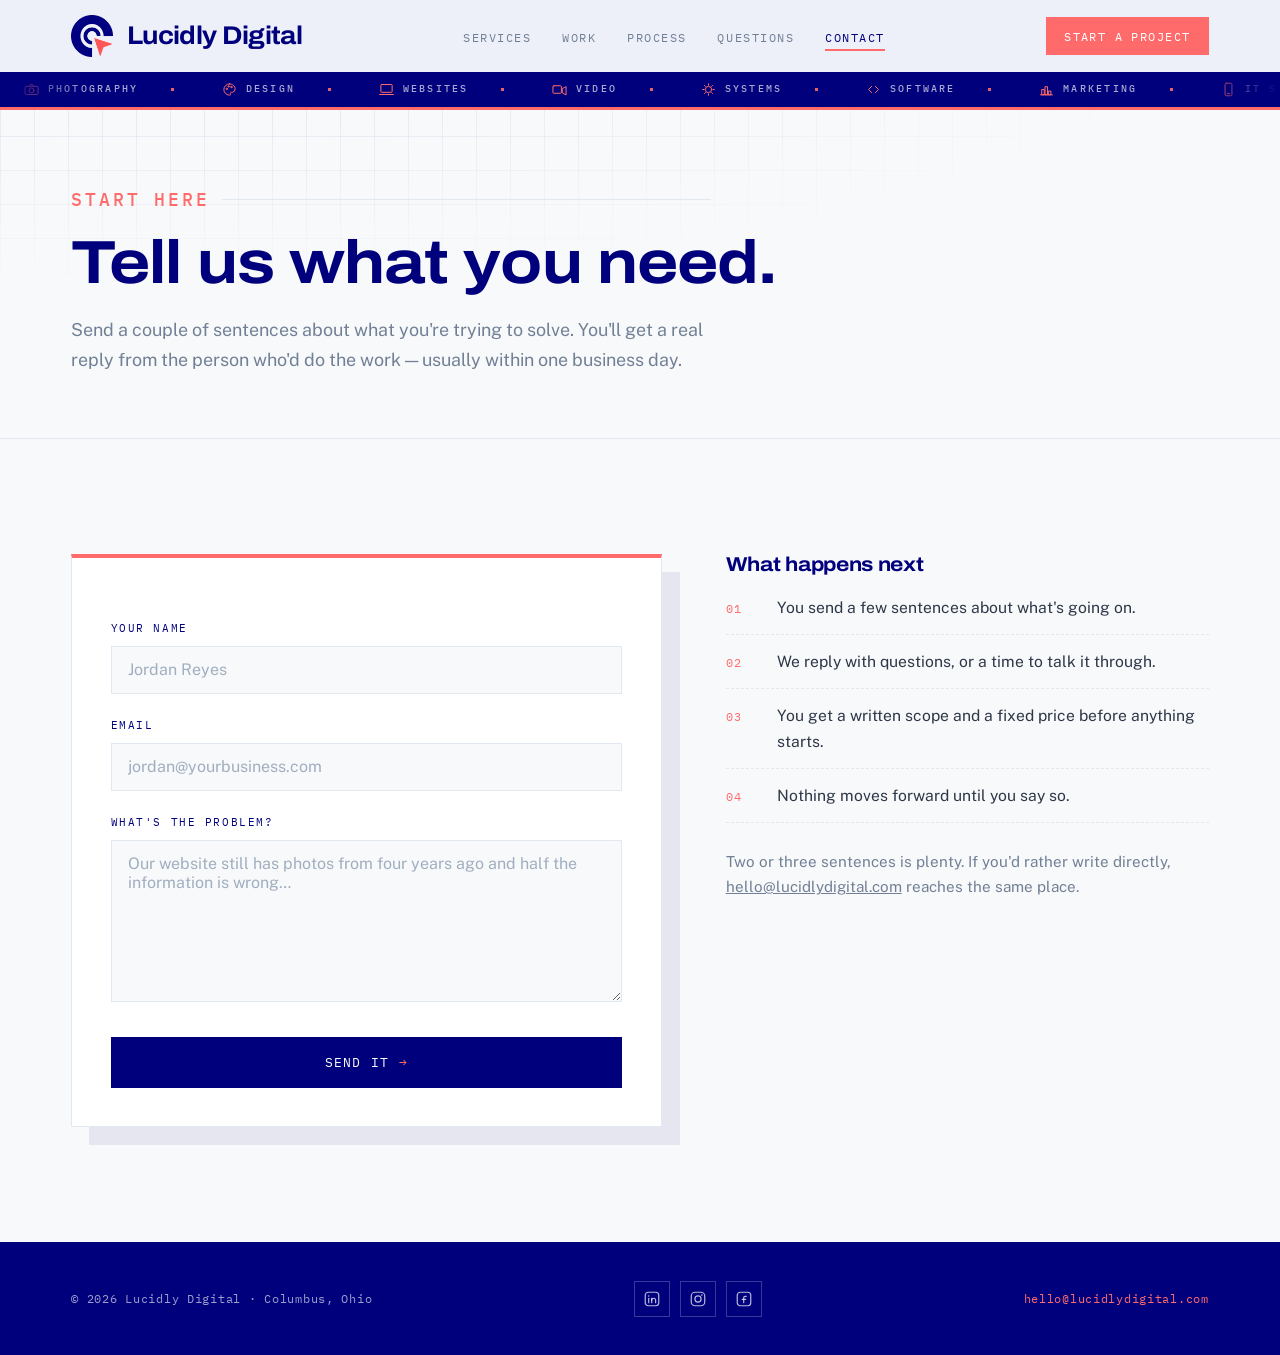
==== contact.html @ c92bb7e0 "Add new site" ====
<!DOCTYPE html>
<html lang="en">
<head>
    <!-- Google tag (gtag.js) -->
    <script async src="https://www.googletagmanager.com/gtag/js?id=G-9BZCXRPLGC"></script>
    <script>
      window.dataLayer = window.dataLayer || [];
      function gtag(){dataLayer.push(arguments);}
      gtag('js', new Date());
      gtag('config', 'G-9BZCXRPLGC');
    </script>

    <meta charset="UTF-8">
    <meta name="viewport" content="width=device-width, initial-scale=1.0">
    <title>Contact — Lucidly Digital</title>
    <meta name="description" content="Tell us what you need. Free first call, fixed pricing in writing, reply within one business day.">
    <meta property="og:title" content="Contact — Lucidly Digital">
    <meta property="og:description" content="Tell us what you need. Free first call, fixed pricing in writing, reply within one business day.">
    <meta property="og:type" content="website">
    <link rel="preconnect" href="https://fonts.googleapis.com">
    <link rel="preconnect" href="https://fonts.gstatic.com" crossorigin>
    <link href="https://fonts.googleapis.com/css2?family=Archivo:wdth,wght@100..125,400..800&family=IBM+Plex+Mono:wght@400;500;600&family=Public+Sans:wght@400;500;600&display=swap" rel="stylesheet">
    <link rel="stylesheet" href="styles.css">
</head>
<body>
    <a class="skip" href="#main">Skip to content</a>
    <svg class="tick-defs" aria-hidden="true" xmlns="http://www.w3.org/2000/svg"><defs>
        <symbol id="i-camera" viewBox="0 0 24 24"><rect x="1.5" y="7" width="21" height="13" rx="2"/><path d="M8.5 7l1.8-3h3.4l1.8 3"/><circle cx="12" cy="13.5" r="4"/></symbol>
        <symbol id="i-palette" viewBox="0 0 24 24"><path d="M12 3a9 9 0 100 18c1.6 0 2.2-1.1 1.6-2.1-.6-1.1.2-2.4 1.5-2.4h1.4A5.5 5.5 0 0021 11c0-4.4-4-8-9-8z"/><circle cx="7.5" cy="11" r="1.1"/><circle cx="10.5" cy="7" r="1.1"/><circle cx="15" cy="8" r="1.1"/></symbol>
        <symbol id="i-laptop" viewBox="0 0 24 24"><rect x="3" y="4" width="18" height="12.5" rx="1.2"/><path d="M1 20h22"/></symbol>
        <symbol id="i-film" viewBox="0 0 24 24"><rect x="1.5" y="6" width="13.5" height="12" rx="1.5"/><path d="M17 10.5l5.5-3.2v13.4L17 17.5z"/></symbol>
        <symbol id="i-gear" viewBox="0 0 24 24"><circle cx="12" cy="12" r="5"/><path d="M19 12h2.2M12 19v2.2M5 12H2.8M12 5V2.8M16.95 16.95l1.55 1.55M7.05 16.95L5.5 18.5M7.05 7.05L5.5 5.5M16.95 7.05L18.5 5.5"/></symbol>
        <symbol id="i-code" viewBox="0 0 24 24"><path d="M9 7l-5 5 5 5M15 7l5 5-5 5"/></symbol>
        <symbol id="i-chart" viewBox="0 0 24 24"><path d="M2.5 20.5h19"/><rect x="5" y="12" width="3.4" height="8.5"/><rect x="10.3" y="7.5" width="3.4" height="13"/><rect x="15.6" y="14.5" width="3.4" height="6"/></symbol>
        <symbol id="i-phone" viewBox="0 0 24 24"><rect x="6.5" y="2" width="11" height="20" rx="2.2"/><path d="M10 18.5h4"/></symbol>
        <symbol id="s-linkedin" viewBox="0 0 24 24"><rect x="3" y="3" width="18" height="18" rx="4"/><path d="M7.6 11v6"/><circle cx="7.6" cy="7.9" r="1" fill="currentColor" stroke="none"/><path d="M11.6 17v-6"/><path d="M11.6 13.6a2.6 2.6 0 0 1 5.2 0V17"/></symbol>
        <symbol id="s-instagram" viewBox="0 0 24 24"><rect x="3" y="3" width="18" height="18" rx="5"/><circle cx="12" cy="12" r="4.1"/><circle cx="17.2" cy="6.8" r="1.1" fill="currentColor" stroke="none"/></symbol>
        <symbol id="s-facebook" viewBox="0 0 24 24"><rect x="3" y="3" width="18" height="18" rx="4"/><path d="M15 8.4h-1.4a2 2 0 0 0-2 2V17"/><path d="M9.6 12.4h4.6"/></symbol>
    </defs></svg>

    <nav class="nav">
        <div class="nav-inner">
            <a href="index.html" class="brand" aria-label="Lucidly Digital, home">
                <img src="logo.png" alt="">
                <span class="brand-word">Lucidly Digital</span>
            </a>

            <button class="nav-burger" id="burger" aria-expanded="false" aria-controls="nav-links">Menu</button>

            <ul class="nav-links" id="nav-links">
                <li><a href="services.html">Services</a></li>
                <li><a href="work.html">Work</a></li>
                <li><a href="process.html">Process</a></li>
                <li><a href="faq.html">Questions</a></li>
                <li><a href="contact.html" class="active">Contact</a></li>
                <li class="mobile-cta"><a href="contact.html"><button type="button">Start a project</button></a></li>
            </ul>

            <a href="contact.html"><button class="nav-cta" type="button">Start a project</button></a>
        </div>

            <div class="ticker" aria-hidden="true">
                <div class="ticker-track">
                    <span class="tick-item"><svg class="tick-ico" aria-hidden="true"><use href="#i-camera"/></svg>Photography</span>
                    <span class="tick-item"><svg class="tick-ico" aria-hidden="true"><use href="#i-palette"/></svg>Design</span>
                    <span class="tick-item"><svg class="tick-ico" aria-hidden="true"><use href="#i-laptop"/></svg>Websites</span>
                    <span class="tick-item"><svg class="tick-ico" aria-hidden="true"><use href="#i-film"/></svg>Video</span>
                    <span class="tick-item"><svg class="tick-ico" aria-hidden="true"><use href="#i-gear"/></svg>Systems</span>
                    <span class="tick-item"><svg class="tick-ico" aria-hidden="true"><use href="#i-code"/></svg>Software</span>
                    <span class="tick-item"><svg class="tick-ico" aria-hidden="true"><use href="#i-chart"/></svg>Marketing</span>
                    <span class="tick-item"><svg class="tick-ico" aria-hidden="true"><use href="#i-phone"/></svg>IT Support</span>
                    <span class="tick-item"><svg class="tick-ico" aria-hidden="true"><use href="#i-camera"/></svg>Photography</span>
                    <span class="tick-item"><svg class="tick-ico" aria-hidden="true"><use href="#i-palette"/></svg>Design</span>
                    <span class="tick-item"><svg class="tick-ico" aria-hidden="true"><use href="#i-laptop"/></svg>Websites</span>
                    <span class="tick-item"><svg class="tick-ico" aria-hidden="true"><use href="#i-film"/></svg>Video</span>
                    <span class="tick-item"><svg class="tick-ico" aria-hidden="true"><use href="#i-gear"/></svg>Systems</span>
                    <span class="tick-item"><svg class="tick-ico" aria-hidden="true"><use href="#i-code"/></svg>Software</span>
                    <span class="tick-item"><svg class="tick-ico" aria-hidden="true"><use href="#i-chart"/></svg>Marketing</span>
                    <span class="tick-item"><svg class="tick-ico" aria-hidden="true"><use href="#i-phone"/></svg>IT Support</span>
                </div>
            </div>
    </nav>

    <main id="main">
        <header class="page-head">
            <div class="wrap">
                <p class="eyebrow">Start here</p>
                <h1>Tell us what you need.</h1>
                <p>Send a couple of sentences about what you're trying to solve. You'll get a real reply from the person who'd do the work — usually within one business day.</p>
            </div>
        </header>
        <section class="band">
            <div class="wrap contact-grid">
                <div class="contact-card reveal">
                    <form id="contact-form" onsubmit="handleContactSubmit(event)">
                        <div class="field">
                            <label for="contact-name">Your name</label>
                            <input type="text" id="contact-name" name="name" required placeholder="Jordan Reyes">
                        </div>
                        <div class="field">
                            <label for="contact-email">Email</label>
                            <input type="email" id="contact-email" name="email" required placeholder="jordan@yourbusiness.com">
                        </div>
                        <div class="field">
                            <label for="contact-message">What's the problem?</label>
                            <textarea id="contact-message" name="message" required rows="7" placeholder="Our website still has photos from four years ago and half the information is wrong…"></textarea>
                        </div>

                        <button type="submit" class="btn btn-primary submit" id="contact-submit-btn">
                            <span class="btn-text">Send it <span class="arw" aria-hidden="true">→</span></span>
                            <span class="btn-loading" style="display: none;">Sending…</span>
                        </button>

                        <div class="form-msg" id="contact-form-message" role="status"></div>
                    </form>
                </div>

                <aside class="contact-aside reveal">
                    <h3>What happens next</h3>
                    <ol class="next-steps">
                        <li><span class="n">01</span><span>You send a few sentences about what's going on.</span></li>
                        <li><span class="n">02</span><span>We reply with questions, or a time to talk it through.</span></li>
                        <li><span class="n">03</span><span>You get a written scope and a fixed price before anything starts.</span></li>
                        <li><span class="n">04</span><span>Nothing moves forward until you say so.</span></li>
                    </ol>
                    <p class="note">Two or three sentences is plenty. If you'd rather write directly, <a href="mailto:hello@lucidlydigital.com">hello@lucidlydigital.com</a> reaches the same place.</p>
                </aside>
            </div>
        </section>

    </main>

    <footer>
        <div class="wrap foot-inner">
            <p>© 2026 Lucidly Digital · Columbus, Ohio</p>

            <ul class="socials">
                <li><a href="https://www.linkedin.com/company/110719259" aria-label="Lucidly Digital on LinkedIn" target="_blank" rel="noopener noreferrer"><svg class="soc-ico" aria-hidden="true"><use href="#s-linkedin"/></svg></a></li>
                <li><a href="https://www.instagram.com/lucidlydigital/" aria-label="Lucidly Digital on Instagram" target="_blank" rel="noopener noreferrer"><svg class="soc-ico" aria-hidden="true"><use href="#s-instagram"/></svg></a></li>
                <li><a href="https://www.facebook.com/profile.php?id=61586197209397" aria-label="Lucidly Digital on Facebook" target="_blank" rel="noopener noreferrer"><svg class="soc-ico" aria-hidden="true"><use href="#s-facebook"/></svg></a></li>
            </ul>

            <p><a href="mailto:hello@lucidlydigital.com">hello@lucidlydigital.com</a></p>
        </div>
    </footer>

    <script src="site.js"></script>
</body>
</html>
---- styles.css ----
:root {
            /* original palette, unchanged */
            --ink:      #00007D;
            --paper:    #F8F9FA;
            --mark:     #FF6B6B;
            --text:     #2D3748;
            --muted:    #718096;
            --rule:     #E2E8F0;
            --card:     #FFFFFF;

            --ink-08:   rgba(0, 0, 125, 0.08);
            --ink-14:   rgba(0, 0, 125, 0.14);
            --ink-90:   rgba(0, 0, 125, 0.92);

            --nav-h:    113px;
            --gutter:   clamp(1.25rem, 4vw, 4.5rem);
            --maxw:     1240px;

            --mono: 'IBM Plex Mono', ui-monospace, SFMono-Regular, Menlo, monospace;
            --display: 'Archivo', 'Helvetica Neue', Arial, sans-serif;
            --body: 'Public Sans', system-ui, -apple-system, sans-serif;
        }

        *, *::before, *::after { margin: 0; padding: 0; box-sizing: border-box; -webkit-tap-highlight-color: transparent; }

        html {
            scroll-behavior: smooth;
            scroll-padding-top: calc(var(--nav-h) + 24px);
            -webkit-text-size-adjust: 100%;
        }

        body {
            font-family: var(--body);
            font-size: 1.0625rem;
            line-height: 1.65;
            color: var(--text);
            background: var(--paper);
            overflow-x: hidden;
            -webkit-font-smoothing: antialiased;
            -moz-osx-font-smoothing: grayscale;
        }

        /* ---------- shared type ---------- */
        h1, h2, h3, h4 {
            font-family: var(--display);
            font-variation-settings: 'wdth' 112;
            color: var(--ink);
            line-height: 1.05;
            letter-spacing: -0.015em;
            font-weight: 700;
        }

        .eyebrow {
            font-family: var(--mono);
            font-size: 0.7rem;
            font-weight: 500;
            letter-spacing: 0.16em;
            text-transform: uppercase;
            color: var(--mark);
            display: flex;
            align-items: center;
            gap: 0.75rem;
        }
        .eyebrow::after {
            content: '';
            flex: 1;
            height: 1px;
            background: var(--rule);
        }
        .eyebrow--center { justify-content: center; }
        .eyebrow--center::before {
            content: '';
            flex: 1;
            height: 1px;
            background: var(--rule);
        }

        a { color: inherit; }

        :focus-visible {
            outline: 3px solid var(--mark);
            outline-offset: 3px;
            border-radius: 2px;
        }

        .wrap {
            width: 100%;
            max-width: var(--maxw);
            margin: 0 auto;
            padding-inline: var(--gutter);
        }

        .band { padding-block: clamp(4.5rem, 9vw, 8rem); }
        .band + .band { border-top: 1px solid var(--rule); }

        .band-head { max-width: 46rem; margin-bottom: clamp(2.5rem, 5vw, 4rem); }
        .band-head h2 {
            font-size: clamp(2rem, 4.6vw, 3.25rem);
            margin-top: 1.1rem;
        }
        .band-head p {
            margin-top: 1.1rem;
            font-size: 1.125rem;
            color: var(--muted);
            max-width: 40rem;
        }

        /* ---------- skip link ---------- */
        .skip {
            position: absolute;
            left: -9999px;
            top: 0;
            background: var(--ink);
            color: #fff;
            padding: 0.9rem 1.4rem;
            z-index: 2000;
            font-family: var(--mono);
            font-size: 0.8rem;
        }
        .skip:focus { left: 0; }

        /* ---------- nav ---------- */
        .nav {
            position: fixed;
            inset: 0 0 auto 0;
            background: #EDF0F9;   /* pale navy wash — keeps the logo readable */
            z-index: 900;
        }

        .nav-inner {
            height: 72px;
            max-width: var(--maxw);
            margin: 0 auto;
            padding-inline: var(--gutter);
            display: flex;
            align-items: center;
            justify-content: space-between;
            gap: 1.5rem;
        }

        .brand {
            display: flex;
            align-items: center;
            gap: 0.85rem;
            text-decoration: none;
            flex-shrink: 0;
        }
        .brand img {
            height: 42px;
            width: auto;
            display: block;
        }
        .brand-word {
            font-family: var(--display);
            font-variation-settings: 'wdth' 108;
            font-weight: 700;
            font-size: clamp(1.2rem, 2vw, 1.6rem);
            letter-spacing: -0.025em;
            color: var(--ink);
            line-height: 1;
            white-space: nowrap;
        }

        .nav-links {
            list-style: none;
            display: flex;
            align-items: center;
            gap: clamp(1rem, 2.4vw, 2.25rem);
        }
        .nav-links a {
            font-family: var(--mono);
            font-size: 0.74rem;
            letter-spacing: 0.13em;
            text-transform: uppercase;
            color: var(--muted);
            text-decoration: none;
            padding: 0.4rem 0;
            position: relative;
            transition: color 0.2s ease;
        }
        .nav-links a::after {
            content: '';
            position: absolute;
            left: 0; bottom: 0;
            width: 100%;
            height: 2px;
            background: var(--mark);
            transform: scaleX(0);
            transform-origin: left;
            transition: transform 0.25s ease;
        }
        .nav-links a:hover { color: var(--ink); }
        .nav-links a:hover::after { transform: scaleX(1); }

        .nav-cta {
            font-family: var(--mono);
            font-size: 0.74rem;
            letter-spacing: 0.12em;
            text-transform: uppercase;
            background: var(--mark);
            color: #fff;
            border: 0;
            padding: 0.72rem 1.15rem;
            cursor: pointer;
            transition: background 0.2s ease, transform 0.2s ease;
        }
        .nav-cta:hover { background: #ff5252; transform: translateY(-1px); }

        .nav-burger {
            display: none;
            background: none;
            border: 1px solid var(--ink-14);
            color: var(--ink);
            font-family: var(--mono);
            font-size: 0.72rem;
            letter-spacing: 0.12em;
            text-transform: uppercase;
            padding: 0.6rem 0.85rem;
            cursor: pointer;
        }


        /* ---------- service ticker ---------- */
        .ticker {
            position: relative;
            height: 38px;
            overflow: hidden;
            display: flex;
            align-items: center;
            border-bottom: 3px solid var(--mark);
            background: var(--ink);
        }
        /* solid navy fades at each end so words don't hard-clip */
        .ticker::before,
        .ticker::after {
            content: '';
            position: absolute;
            top: 0;
            bottom: 0;
            width: 90px;
            z-index: 2;
            pointer-events: none;
        }
        .ticker::before { left: 0;  background: linear-gradient(90deg, var(--ink), transparent); }
        .ticker::after  { right: 0; background: linear-gradient(270deg, var(--ink), transparent); }
        .ticker-track {
            display: flex;
            align-items: center;
            flex: none;
            white-space: nowrap;
            animation: tickerRun 42s linear infinite;
        }
        .ticker:hover .ticker-track { animation-play-state: paused; }
        @keyframes tickerRun { to { transform: translateX(-50%); } }

        .tick-item {
            display: inline-flex;
            align-items: center;
            gap: 0.55rem;
            padding-inline: 1.5rem;
            font-family: var(--mono);
            font-size: 0.63rem;
            font-weight: 500;
            letter-spacing: 0.22em;
            text-transform: uppercase;
            color: rgba(255,255,255,0.66);
        }
        .tick-item::after {
            content: '';
            width: 3px;
            height: 3px;
            background: var(--mark);
            margin-left: 1.5rem;
            opacity: 0.9;
        }
        .tick-ico {
            width: 15px;
            height: 15px;
            flex: none;
            fill: none;
            stroke: var(--mark);
            stroke-width: 1.6;
            stroke-linecap: round;
            stroke-linejoin: round;
        }
        .tick-defs { position: absolute; width: 0; height: 0; overflow: hidden; }

        @media (max-width: 600px) {
            .ticker { height: 32px; }
            .ticker::before, .ticker::after { width: 48px; }
            .tick-item { font-size: 0.58rem; padding-inline: 1.1rem; }
            .tick-item::after { margin-left: 1.1rem; }
        }

        /* ---------- hero ---------- */
        .hero {
            padding-top: calc(var(--nav-h) + clamp(3rem, 7vw, 6rem));
            padding-bottom: clamp(3.5rem, 7vw, 6.5rem);
            position: relative;
            overflow: hidden;
        }
        .hero::before {
            content: '';
            position: absolute;
            inset: 0;
            background-image:
                linear-gradient(var(--ink-08) 1px, transparent 1px),
                linear-gradient(90deg, var(--ink-08) 1px, transparent 1px);
            background-size: 34px 34px;
            -webkit-mask-image: radial-gradient(120% 90% at 20% 0%, #000 20%, transparent 78%);
            mask-image: radial-gradient(120% 90% at 20% 0%, #000 20%, transparent 78%);
            pointer-events: none;
        }
        .hero .wrap { position: relative; z-index: 1; }

        .hero-grid {
            display: grid;
            grid-template-columns: 1.05fr 0.95fr;
            gap: clamp(2.5rem, 5vw, 5rem);
            align-items: center;
        }

        .hero h1 {
            font-size: clamp(2.6rem, 6.4vw, 4.9rem);
            font-variation-settings: 'wdth' 116;
            margin-top: 1.4rem;
            letter-spacing: -0.03em;
        }
        .hero h1 em {
            font-style: normal;
            color: var(--mark);
        }
        .hero-lede {
            margin-top: 1.6rem;
            font-size: clamp(1.05rem, 1.5vw, 1.22rem);
            color: var(--text);
            max-width: 34rem;
        }
        .hero-sig {
            margin-top: 2.1rem;
            max-width: 34rem;
            width: 100%;
        }
        .hero-sig svg {
            width: 100%;
            height: auto;
            display: block;
            overflow: visible;
        }

        /* icons draw themselves in, hold, then erase — a rolling draft */
        .sig-icon {
            fill: none;
            stroke: var(--ink);
            stroke-width: 0.95;
            stroke-linecap: round;
            stroke-linejoin: round;
            stroke-dasharray: 130;
            stroke-dashoffset: 130;
            animation: sketch 7s ease-in-out infinite;
        }

        @keyframes sketch {
            0%        { stroke-dashoffset: 130; stroke: var(--mark); stroke-opacity: 1;    stroke-width: 1.2; }
            12%       { stroke-dashoffset: 0;   stroke: var(--mark); stroke-opacity: 1;    stroke-width: 1.2; }
            22%       { stroke-dashoffset: 0;   stroke: var(--ink);  stroke-opacity: 0.34; stroke-width: 0.95; }
            78%       { stroke-dashoffset: 0;   stroke: var(--ink);  stroke-opacity: 0.34; stroke-width: 0.95; }
            94%, 100% { stroke-dashoffset: 130; stroke: var(--ink);  stroke-opacity: 0.34; stroke-width: 0.95; }
        }

        .sig-icon:nth-of-type(1) { animation-delay: 0s; }
        .sig-icon:nth-of-type(2) { animation-delay: 0.42s; }
        .sig-icon:nth-of-type(3) { animation-delay: 0.84s; }
        .sig-icon:nth-of-type(4) { animation-delay: 1.26s; }
        .sig-icon:nth-of-type(5) { animation-delay: 1.68s; }
        .sig-icon:nth-of-type(6) { animation-delay: 2.10s; }
        .sig-icon:nth-of-type(7) { animation-delay: 2.52s; }

        .hero-actions {
            margin-top: 2.4rem;
            display: flex;
            flex-wrap: wrap;
            align-items: center;
            gap: 1.5rem;
        }

        .btn {
            display: inline-flex;
            align-items: center;
            gap: 0.7rem;
            font-family: var(--mono);
            font-size: 0.82rem;
            letter-spacing: 0.1em;
            text-transform: uppercase;
            padding: 1.05rem 1.7rem;
            border: 0;
            cursor: pointer;
            text-decoration: none;
            transition: transform 0.2s ease, background 0.2s ease, color 0.2s ease;
        }
        .btn-primary { background: var(--ink); color: #fff; }
        .btn-primary:hover { background: #000063; transform: translateY(-2px); }
        .btn-primary .arw { color: var(--mark); transition: transform 0.2s ease; }
        .btn-primary:hover .arw { transform: translateX(4px); }

        .btn-ghost {
            background: transparent;
            color: var(--ink);
            border: 1px solid var(--ink-14);
            padding: 1.05rem 1.5rem;
        }
        .btn-ghost:hover { border-color: var(--ink); transform: translateY(-2px); }

        .btn-mark { background: var(--mark); color: #fff; }
        .btn-mark:hover { background: #ff5252; transform: translateY(-2px); }

        /* ---------- signature: recent work panel ---------- */
        .hero-shot {
            background: var(--card);
            border: 1px solid var(--rule);
            box-shadow: 18px 18px 0 var(--ink-08);
            padding: 12px;
            position: relative;
        }
        .hero-shot::before {
            content: 'RECENT WORK';
            position: absolute;
            top: -0.7rem;
            left: 1.4rem;
            background: var(--paper);
            padding-inline: 0.6rem;
            font-family: var(--mono);
            font-size: 0.62rem;
            letter-spacing: 0.2em;
            color: var(--muted);
        }

        .shot-frame {
            position: relative;
            aspect-ratio: 5 / 4;
            overflow: hidden;
            background: var(--rule);
        }
        .shot-frame img {
            position: absolute;
            inset: 0;
            width: 100%;
            height: 100%;
            object-fit: cover;
            opacity: 0;
            transform: scale(1.06);
        }


        .shot-meta {
            display: flex;
            align-items: center;
            justify-content: space-between;
            gap: 1rem;
            padding: 0.85rem 0.3rem 0.15rem;
            font-family: var(--mono);
            font-size: 0.64rem;
            letter-spacing: 0.16em;
            text-transform: uppercase;
            color: var(--muted);
        }
        .shot-dots { display: flex; gap: 6px; }
        .shot-dots i {
            width: 16px;
            height: 3px;
            background: var(--rule);
            display: block;
            position: relative;
            overflow: hidden;
        }
        .shot-dots i b {
            position: absolute;
            inset: 0;
            background: var(--mark);
            transform: scaleX(0);
            transform-origin: left;
            display: block;
        }


        /* ---------- capabilities ---------- */
        .cap-grid {
            display: grid;
            grid-template-columns: repeat(3, 1fr);
            gap: 1px;
            background: var(--rule);
            border: 1px solid var(--rule);
        }
        .cap {
            background: var(--card);
            padding: clamp(1.6rem, 2.6vw, 2.4rem);
            display: flex;
            flex-direction: column;
            transition: background 0.25s ease;
        }
        .cap:hover { background: #fff; }
        .cap-verb {
            font-family: var(--mono);
            font-size: 0.68rem;
            letter-spacing: 0.2em;
            text-transform: uppercase;
            color: var(--mark);
        }
        .cap h3 {
            font-size: 1.42rem;
            margin: 0.85rem 0 0.9rem;
        }
        .cap > p { color: var(--muted); font-size: 0.98rem; }
        .cap ul {
            list-style: none;
            margin-top: 1.5rem;
            border-top: 1px solid var(--rule);
        }
        .cap li {
            padding: 0.62rem 0 0.62rem 1.4rem;
            border-bottom: 1px solid var(--rule);
            font-size: 0.93rem;
            position: relative;
            color: var(--text);
        }
        .cap li::before {
            content: '+';
            position: absolute;
            left: 0;
            top: 0.62rem;
            font-family: var(--mono);
            color: var(--mark);
            font-size: 0.85rem;
        }
        .cap-foot {
            margin-top: 1.4rem;
            font-family: var(--mono);
            font-size: 0.78rem;
            color: var(--ink);
            line-height: 1.6;
        }

        /* ---------- ongoing IT support ---------- */
        .support {
            margin-top: clamp(3rem, 6vw, 4.5rem);
            padding-top: clamp(2.5rem, 5vw, 3.5rem);
            border-top: 2px solid var(--ink);
        }
        .support-inner {
            display: grid;
            grid-template-columns: 0.95fr 1.15fr;
            gap: clamp(2rem, 5vw, 4.5rem);
            align-items: start;
        }
        .support-lead h3 {
            font-size: clamp(1.6rem, 2.9vw, 2.15rem);
            margin-top: 1rem;
        }
        .support-lead > p {
            margin-top: 1.2rem;
            color: var(--muted);
            font-size: 1.05rem;
        }
        .support-callout {
            margin-top: 1.6rem;
            border-left: 3px solid var(--mark);
            padding-left: 1.2rem;
            font-family: var(--display);
            font-variation-settings: 'wdth' 106;
            font-weight: 600;
            font-size: 1.08rem;
            line-height: 1.4;
            color: var(--ink);
        }
        .support-callout span {
            display: block;
            font-family: var(--body);
            font-weight: 400;
            font-size: 0.92rem;
            color: var(--muted);
            margin-top: 0.35rem;
        }

        .support-grid {
            display: grid;
            grid-template-columns: repeat(2, 1fr);
            gap: 0;
            border-top: 1px solid var(--rule);
        }
        .support-item {
            padding: 1.35rem 1.5rem 1.45rem 0;
            border-bottom: 1px solid var(--rule);
        }
        .support-item:nth-child(odd) { border-right: 1px solid var(--rule); padding-right: 1.75rem; }
        .support-item:nth-child(even) { padding-left: 1.75rem; }
        .support-item h4 {
            font-family: var(--mono);
            font-size: 0.68rem;
            font-weight: 500;
            letter-spacing: 0.16em;
            text-transform: uppercase;
            color: var(--mark);
        }
        .support-item p {
            margin-top: 0.6rem;
            font-size: 0.95rem;
            color: var(--text);
        }

        /* ---------- work / cases ---------- */
        .case {
            display: grid;
            grid-template-columns: 15rem 1fr;
            gap: clamp(1.5rem, 4vw, 3.5rem);
            padding-block: clamp(2rem, 4vw, 3rem);
            border-top: 1px solid var(--rule);
        }
        .case:last-of-type { border-bottom: 1px solid var(--rule); }
        .case-meta .kind {
            font-family: var(--mono);
            font-size: 0.68rem;
            letter-spacing: 0.18em;
            text-transform: uppercase;
            color: var(--mark);
        }
        .case-meta h3 {
            font-size: 1.5rem;
            margin-top: 0.7rem;
        }
        .case-meta .who {
            font-family: var(--mono);
            font-size: 0.8rem;
            color: var(--muted);
            margin-top: 0.6rem;
        }
        .case-body { display: grid; gap: 1.6rem; }
        .case-line { display: grid; grid-template-columns: 7.5rem 1fr; gap: 1.4rem; align-items: start; }
        .case-line dt {
            font-family: var(--mono);
            font-size: 0.68rem;
            letter-spacing: 0.14em;
            text-transform: uppercase;
            color: var(--muted);
            padding-top: 0.35rem;
        }
        .case-line dd p { font-size: 1rem; }
        .case-line ul { list-style: none; display: grid; gap: 0.45rem; }
        .case-line li { padding-left: 1.35rem; position: relative; font-size: 1rem; }
        .case-line li::before {
            content: '→';
            position: absolute; left: 0; top: 0;
            color: var(--mark);
            font-family: var(--mono);
            font-size: 0.9rem;
        }
        .case-line dd .result {
            border-left: 2px solid var(--mark);
            padding-left: 1rem;
            color: var(--ink);
            font-weight: 500;
        }

        /* ---------- gallery ---------- */
        .gallery-head {
            display: flex;
            flex-wrap: wrap;
            align-items: baseline;
            justify-content: space-between;
            gap: 1rem;
            margin-top: clamp(3rem, 6vw, 4.5rem);
            margin-bottom: 1.5rem;
        }
        .gallery-head h3 { font-size: 1.3rem; }
        .gallery-head span { font-family: var(--mono); font-size: 0.74rem; color: var(--muted); letter-spacing: 0.1em; }

        .gallery {
            display: grid;
            grid-template-columns: repeat(6, 1fr);
            gap: 10px;
        }
        .shot {
            position: relative;
            aspect-ratio: 1 / 1;
            overflow: hidden;
            background: var(--rule);
            border: 0;
            padding: 0;
            cursor: pointer;
            display: block;
        }
        .shot img {
            width: 100%;
            height: 100%;
            object-fit: cover;
            display: block;
            transition: transform 0.5s cubic-bezier(0.2, 0.7, 0.3, 1), filter 0.35s ease;
        }
        .shot::after {
            content: '';
            position: absolute;
            inset: 0;
            background: var(--ink-90);
            opacity: 0;
            transition: opacity 0.3s ease;
        }
        .shot span {
            position: absolute;
            inset: auto 0 0 0;
            padding: 0.7rem;
            font-family: var(--mono);
            font-size: 0.66rem;
            letter-spacing: 0.14em;
            color: #fff;
            opacity: 0;
            transform: translateY(6px);
            transition: opacity 0.3s ease, transform 0.3s ease;
            z-index: 2;
            text-align: left;
        }
        .shot:hover img { transform: scale(1.06); }
        .shot:hover::after { opacity: 0.55; }
        .shot:hover span { opacity: 1; transform: none; }

        /* ---------- process ---------- */
        .process { background: var(--ink); color: #fff; }
        .process .band-head h2 { color: #fff; }
        .process .band-head p { color: rgba(255,255,255,0.72); }
        .process .eyebrow::after, .process .eyebrow::before { background: rgba(255,255,255,0.22); }

        .steps {
            display: grid;
            grid-template-columns: repeat(4, 1fr);
            gap: 1px;
            background: rgba(255,255,255,0.18);
            border-top: 3px solid var(--mark);
        }
        .step {
            background: var(--ink);
            padding: clamp(1.5rem, 2.6vw, 2.2rem) clamp(1.2rem, 2.2vw, 1.8rem) clamp(2rem, 3vw, 2.6rem);
        }
        .step .num {
            font-family: var(--mono);
            font-size: 0.72rem;
            letter-spacing: 0.2em;
            color: var(--mark);
        }
        .step h3 {
            color: #fff;
            font-size: 1.22rem;
            margin: 1.1rem 0 0.75rem;
        }
        .step p { color: rgba(255,255,255,0.75); font-size: 0.96rem; }

        .process-foot {
            margin-top: 2.5rem;
            font-family: var(--mono);
            font-size: 0.84rem;
            color: rgba(255,255,255,0.7);
        }
        .process-foot a { color: var(--mark); text-decoration: none; border-bottom: 1px solid currentColor; }

        /* ---------- faq ---------- */
        .faq-list { border-top: 1px solid var(--rule); }
        .faq-item { border-bottom: 1px solid var(--rule); }
        .faq-q {
            width: 100%;
            background: none;
            border: 0;
            text-align: left;
            display: flex;
            align-items: flex-start;
            justify-content: space-between;
            gap: 1.5rem;
            padding: 1.4rem 0;
            cursor: pointer;
            font-family: var(--display);
            font-variation-settings: 'wdth' 106;
            font-weight: 600;
            font-size: clamp(1.02rem, 1.7vw, 1.22rem);
            color: var(--ink);
            line-height: 1.3;
            transition: color 0.2s ease;
        }
        .faq-q:hover { color: var(--mark); }
        .faq-sign {
            font-family: var(--mono);
            font-size: 1.1rem;
            color: var(--mark);
            flex-shrink: 0;
            line-height: 1.3;
            transition: transform 0.3s ease;
        }
        .faq-item.open .faq-sign { transform: rotate(45deg); }

        .faq-a {
            display: grid;
            grid-template-rows: 0fr;
            transition: grid-template-rows 0.35s cubic-bezier(0.2, 0.8, 0.3, 1);
        }
        .faq-item.open .faq-a { grid-template-rows: 1fr; }
        .faq-a-inner { overflow: hidden; }
        .faq-a-inner > div {
            padding: 0 0 1.7rem;
            max-width: 46rem;
            display: grid;
            gap: 0.9rem;
            color: var(--muted);
        }
        .faq-a-inner strong { color: var(--ink); font-weight: 600; }
        .faq-a-inner ul { list-style: none; display: grid; gap: 0.5rem; }
        .faq-a-inner li { padding-left: 1.3rem; position: relative; }
        .faq-a-inner li::before {
            content: '·';
            position: absolute; left: 0.35rem; top: -0.1rem;
            color: var(--mark);
            font-size: 1.3rem;
        }

        /* ---------- closing cta ---------- */
        .close-cta {
            background: var(--card);
            border-top: 1px solid var(--rule);
            padding-block: clamp(4rem, 8vw, 7rem);
        }
        .close-inner {
            display: grid;
            grid-template-columns: 1.2fr 1fr;
            gap: clamp(2rem, 5vw, 4rem);
            align-items: end;
        }
        .close-cta h2 { font-size: clamp(2.1rem, 5vw, 3.6rem); font-variation-settings: 'wdth' 114; }
        .close-cta p { margin-top: 1.2rem; color: var(--muted); font-size: 1.1rem; max-width: 34rem; }
        .close-side {
            border-left: 3px solid var(--mark);
            padding-left: 1.5rem;
        }
        .close-side dl { display: grid; gap: 0.9rem; }
        .close-side .row {
            display: flex;
            justify-content: space-between;
            gap: 1rem;
            font-family: var(--mono);
            font-size: 0.8rem;
            color: var(--muted);
            border-bottom: 1px dashed var(--rule);
            padding-bottom: 0.55rem;
        }
        .close-side .row span:last-child { color: var(--ink); }
        .close-side .btn { margin-top: 1.6rem; width: 100%; justify-content: center; }

        /* ---------- footer ---------- */
        footer {
            background: var(--ink);
            color: rgba(255,255,255,0.62);
            padding-block: 2.4rem;
            font-family: var(--mono);
            font-size: 0.75rem;
            letter-spacing: 0.06em;
        }
        .foot-inner {
            display: flex;
            flex-wrap: wrap;
            gap: 1rem;
            justify-content: space-between;
            align-items: center;
        }
        .foot-inner a { color: var(--mark); text-decoration: none; }
        .foot-inner a:hover { text-decoration: underline; }


        /* ---------- next steps list ---------- */
        .next-steps { list-style: none; display: grid; gap: 0; }
        .next-steps li {
            display: grid;
            grid-template-columns: 2.6rem 1fr;
            gap: 0.6rem;
            align-items: baseline;
            padding: 0.85rem 0;
            border-bottom: 1px dashed var(--rule);
            font-size: 0.98rem;
            color: var(--text);
        }
        .next-steps li:first-child { padding-top: 0; }
        .next-steps .n {
            font-family: var(--mono);
            font-size: 0.72rem;
            letter-spacing: 0.12em;
            color: var(--mark);
        }

        /* ---------- social icons ---------- */
        .socials { list-style: none; display: flex; gap: 0.6rem; }
        .socials a {
            width: 36px;
            height: 36px;
            display: grid;
            place-items: center;
            border: 1px solid rgba(255,255,255,0.22);
            color: rgba(255,255,255,0.72);
            transition: background 0.2s ease, border-color 0.2s ease, color 0.2s ease, transform 0.2s ease;
        }
        .socials a:hover {
            background: var(--mark);
            border-color: var(--mark);
            color: #fff;
            transform: translateY(-2px);
        }
        .soc-ico {
            width: 18px;
            height: 18px;
            fill: none;
            stroke: currentColor;
            stroke-width: 1.6;
            stroke-linecap: round;
            stroke-linejoin: round;
        }

        @media (max-width: 600px) {
            .foot-inner { justify-content: center; text-align: center; }
        }

        /* ---------- lightbox ---------- */
        .lightbox {
            position: fixed;
            inset: 0;
            background: rgba(0, 0, 40, 0.94);
            z-index: 1500;
            display: none;
            align-items: center;
            justify-content: center;
            padding: clamp(1rem, 5vw, 3rem);
        }
        .lightbox.active { display: flex; }
        .lightbox img {
            max-width: 100%;
            max-height: 82vh;
            object-fit: contain;
            border: 1px solid rgba(255,255,255,0.14);
        }
        .lb-btn {
            position: absolute;
            background: rgba(255,255,255,0.08);
            border: 1px solid rgba(255,255,255,0.2);
            color: #fff;
            width: 48px; height: 48px;
            font-size: 1.2rem;
            cursor: pointer;
            display: grid;
            place-items: center;
            transition: background 0.2s ease;
        }
        .lb-btn:hover { background: var(--mark); border-color: var(--mark); }
        .lb-close { top: 1.5rem; right: 1.5rem; }
        .lb-prev { left: clamp(0.6rem, 3vw, 2rem); top: 50%; transform: translateY(-50%); }
        .lb-next { right: clamp(0.6rem, 3vw, 2rem); top: 50%; transform: translateY(-50%); }
        .lb-count {
            position: absolute;
            bottom: 1.6rem;
            left: 50%;
            transform: translateX(-50%);
            font-family: var(--mono);
            font-size: 0.78rem;
            letter-spacing: 0.14em;
            color: rgba(255,255,255,0.75);
        }

        /* ---------- contact modal ---------- */
        .modal {
            position: fixed;
            inset: 0;
            background: rgba(0, 0, 40, 0.72);
            z-index: 1600;
            display: none;
            align-items: flex-start;
            justify-content: center;
            padding: clamp(1rem, 5vh, 4rem) 1rem;
            overflow-y: auto;
        }
        .modal.active { display: flex; }
        .modal-card {
            background: var(--card);
            width: min(560px, 100%);
            padding: clamp(1.75rem, 4vw, 2.75rem);
            position: relative;
            border-top: 4px solid var(--mark);
            animation: modalIn 0.3s cubic-bezier(0.2, 0.8, 0.3, 1);
        }
        @keyframes modalIn { from { opacity: 0; transform: translateY(14px); } to { opacity: 1; transform: none; } }

        .modal-close {
            position: absolute;
            top: 0.9rem; right: 0.9rem;
            background: none;
            border: 0;
            font-size: 1.7rem;
            line-height: 1;
            color: var(--muted);
            cursor: pointer;
            padding: 0.3rem 0.6rem;
        }
        .modal-close:hover { color: var(--mark); }
        .modal-card h2 { font-size: 1.9rem; }
        .modal-card > p {
            color: var(--muted);
            margin-top: 0.7rem;
            font-size: 0.98rem;
        }
        .field { margin-top: 1.4rem; }
        .field label {
            display: block;
            font-family: var(--mono);
            font-size: 0.7rem;
            letter-spacing: 0.14em;
            text-transform: uppercase;
            color: var(--ink);
            margin-bottom: 0.5rem;
        }
        .field input, .field textarea {
            width: 100%;
            font-family: var(--body);
            font-size: 1rem;
            color: var(--text);
            background: var(--paper);
            border: 1px solid var(--rule);
            padding: 0.85rem 1rem;
            transition: border-color 0.2s ease, background 0.2s ease;
        }
        .field textarea { resize: vertical; min-height: 8rem; }
        .field input:focus, .field textarea:focus {
            outline: none;
            border-color: var(--ink);
            background: #fff;
        }
        .field input::placeholder, .field textarea::placeholder { color: #A0AEC0; }

        .submit {
            margin-top: 1.7rem;
            width: 100%;
            justify-content: center;
        }
        .submit:disabled { opacity: 0.6; cursor: not-allowed; transform: none; }

        .form-msg {
            margin-top: 1rem;
            font-family: var(--mono);
            font-size: 0.82rem;
            display: none;
            padding: 0.85rem 1rem;
            line-height: 1.5;
        }
        .form-msg.error {
            display: block;
            background: rgba(255, 107, 107, 0.1);
            border-left: 3px solid var(--mark);
            color: var(--text);
        }

        /* ---------- scroll reveal ---------- */
        .reveal {
            opacity: 0;
            transform: translateY(18px);
            transition: opacity 0.7s ease, transform 0.7s cubic-bezier(0.2, 0.8, 0.3, 1);
        }
        .reveal.in { opacity: 1; transform: none; }

        /* ---------- responsive ---------- */
        @media (max-width: 1024px) {
            .hero-grid { grid-template-columns: 1fr; }
            .hero-shot { max-width: 34rem; }
            .cap-grid { grid-template-columns: 1fr; }
            .support-inner { grid-template-columns: 1fr; }
            .steps { grid-template-columns: repeat(2, 1fr); }
            .gallery { grid-template-columns: repeat(4, 1fr); }
            .close-inner { grid-template-columns: 1fr; align-items: start; }
        }

        @media (max-width: 860px) {
            .nav-burger { display: block; }
            .nav-cta { display: none; }
            .nav-links {
                position: fixed;
                top: var(--nav-h);
                left: 0;
                right: 0;
                background: #EDF0F9;
                flex-direction: column;
                align-items: stretch;
                gap: 0;
                padding: 0.5rem var(--gutter) 1.5rem;
                border-bottom: 3px solid var(--mark);
                box-shadow: 0 18px 30px rgba(0, 0, 125, 0.10);
                transform: translateY(-140%);
                transition: transform 0.35s cubic-bezier(0.2, 0.8, 0.3, 1);
                max-height: calc(100vh - var(--nav-h));
                overflow-y: auto;
            }
            .nav-links.open { transform: none; }
            .nav-links a {
                display: block;
                padding: 1rem 0;
                font-size: 0.85rem;
                color: var(--ink);
                border-bottom: 1px solid var(--rule);
            }
            .nav-links a::after { display: none; }
            .nav-links .mobile-cta { padding-top: 1.2rem; }
            .nav-links .mobile-cta button {
                width: 100%;
                background: var(--mark);
                color: #fff;
                border: 0;
                padding: 1rem;
                font-family: var(--mono);
                font-size: 0.8rem;
                letter-spacing: 0.12em;
                text-transform: uppercase;
                cursor: pointer;
            }

            .case { grid-template-columns: 1fr; gap: 1.5rem; }
            .case-line { grid-template-columns: 1fr; gap: 0.5rem; }
            .case-line dt { padding-top: 0; }
        }

        @media (min-width: 861px) { .nav-links .mobile-cta { display: none; } }

        @media (max-width: 600px) {
            :root { --nav-h: 105px; }
            body { font-size: 1rem; }
            .steps { grid-template-columns: 1fr; }
            .support-grid { grid-template-columns: 1fr; }
            .support-item:nth-child(odd) { border-right: 0; padding-right: 0; }
            .support-item:nth-child(even) { padding-left: 0; }
            .gallery { grid-template-columns: repeat(3, 1fr); }
            .hero-shot { box-shadow: 10px 10px 0 var(--ink-08); }
            .hero-actions { gap: 1rem; }
            .btn { width: 100%; justify-content: center; }
            .brand img { height: 34px; }
            .brand-word { font-size: 1.08rem; }
        }

        @media (prefers-reduced-motion: reduce) {
            html { scroll-behavior: auto; }
            *, *::before, *::after {
                animation-duration: 0.001ms !important;
                animation-delay: 0ms !important;
                transition-duration: 0.001ms !important;
            }
            .reveal { opacity: 1; transform: none; }
            .shot-frame img:nth-child(1) { opacity: 1; transform: none; }
            .shot-dots i::after { transform: scaleX(0); }
            .sig-icon { stroke-dashoffset: 0; stroke-opacity: 0.4; }
        }

        /* ---------- interior page headers ---------- */
        .page-head {
            padding-top: calc(var(--nav-h) + clamp(2.5rem, 6vw, 4.5rem));
            padding-bottom: clamp(2.5rem, 5vw, 4rem);
            position: relative;
            overflow: hidden;
            border-bottom: 1px solid var(--rule);
        }
        .page-head::before {
            content: '';
            position: absolute;
            inset: 0;
            background-image:
                linear-gradient(var(--ink-08) 1px, transparent 1px),
                linear-gradient(90deg, var(--ink-08) 1px, transparent 1px);
            background-size: 34px 34px;
            -webkit-mask-image: radial-gradient(110% 90% at 15% 0%, #000 15%, transparent 75%);
            mask-image: radial-gradient(110% 90% at 15% 0%, #000 15%, transparent 75%);
            pointer-events: none;
        }
        .page-head .wrap { position: relative; z-index: 1; }
        .page-head h1 {
            font-size: clamp(2.2rem, 5.2vw, 3.8rem);
            font-variation-settings: 'wdth' 114;
            margin-top: 1.1rem;
            max-width: 22ch;
        }
        .page-head p {
            margin-top: 1.2rem;
            font-size: 1.12rem;
            color: var(--muted);
            max-width: 40rem;
        }

        .nav-links a.active { color: var(--ink); }
        .nav-links a.active::after { transform: scaleX(1); }

        /* ---------- next-page pager ---------- */
        .pager {
            border-top: 1px solid var(--rule);
            background: var(--card);
        }
        .pager a {
            display: flex;
            align-items: baseline;
            justify-content: space-between;
            gap: 1.5rem;
            flex-wrap: wrap;
            padding-block: clamp(2rem, 4vw, 3rem);
            text-decoration: none;
            transition: color 0.2s ease;
        }
        .pager .lbl {
            font-family: var(--mono);
            font-size: 0.68rem;
            letter-spacing: 0.18em;
            text-transform: uppercase;
            color: var(--mark);
        }
        .pager .ttl {
            font-family: var(--display);
            font-variation-settings: 'wdth' 110;
            font-weight: 700;
            font-size: clamp(1.5rem, 3.4vw, 2.3rem);
            color: var(--ink);
            flex: 1 1 auto;
        }
        .pager a:hover .ttl { color: var(--mark); }
        .pager .arw { font-family: var(--mono); color: var(--mark); font-size: 1.4rem; }

        /* ---------- home teaser cards ---------- */
        .teaser-grid {
            display: grid;
            grid-template-columns: repeat(3, 1fr);
            gap: 1px;
            background: var(--rule);
            border: 1px solid var(--rule);
        }
        .teaser {
            background: var(--card);
            padding: clamp(1.5rem, 2.6vw, 2.2rem);
            text-decoration: none;
            display: flex;
            flex-direction: column;
            transition: background 0.25s ease, transform 0.25s ease;
        }
        .teaser:hover { transform: translateY(-3px); }
        .teaser .cap-verb { font-family: var(--mono); font-size: 0.68rem; letter-spacing: 0.2em; text-transform: uppercase; color: var(--mark); }
        .teaser h3 { font-size: 1.3rem; margin: 0.8rem 0 0.7rem; }
        .teaser p { color: var(--muted); font-size: 0.95rem; flex: 1; }
        .teaser .go { margin-top: 1.3rem; font-family: var(--mono); font-size: 0.72rem; letter-spacing: 0.12em; text-transform: uppercase; color: var(--ink); }
        .teaser:hover .go { color: var(--mark); }


        .support-more {
            margin-top: 1.6rem;
            font-family: var(--mono);
            font-size: 0.78rem;
            letter-spacing: 0.08em;
        }
        .support-more a {
            color: var(--ink);
            text-decoration: none;
            border-bottom: 1px solid var(--mark);
            padding-bottom: 2px;
        }
        .support-more a:hover { color: var(--mark); }

        /* ---------- contact page ---------- */
        .contact-grid {
            display: grid;
            grid-template-columns: 1.1fr 0.9fr;
            gap: clamp(2rem, 5vw, 4rem);
            align-items: start;
        }
        .contact-card {
            background: var(--card);
            border: 1px solid var(--rule);
            border-top: 4px solid var(--mark);
            padding: clamp(1.6rem, 3vw, 2.4rem);
            box-shadow: 18px 18px 0 var(--ink-08);
        }
        .contact-aside dl { display: grid; gap: 0.9rem; }
        .contact-aside .row {
            display: flex; justify-content: space-between; gap: 1rem;
            font-family: var(--mono); font-size: 0.8rem; color: var(--muted);
            border-bottom: 1px dashed var(--rule); padding-bottom: 0.55rem;
        }
        .contact-aside .row span:last-child { color: var(--ink); text-align: right; }
        .contact-aside h3 { font-size: 1.25rem; margin-bottom: 1.2rem; }
        .contact-aside .note { margin-top: 1.6rem; color: var(--muted); font-size: 0.95rem; }

        @media (max-width: 1024px) {
            .teaser-grid { grid-template-columns: 1fr; }
            .contact-grid { grid-template-columns: 1fr; }
        }

        /* eyebrows keep their accent colour inside heading blocks
           (.band-head p / .page-head p / .support-lead > p otherwise win on specificity) */
        p.eyebrow { color: var(--mark); margin-top: 0; }
        .process p.eyebrow { color: var(--mark); }
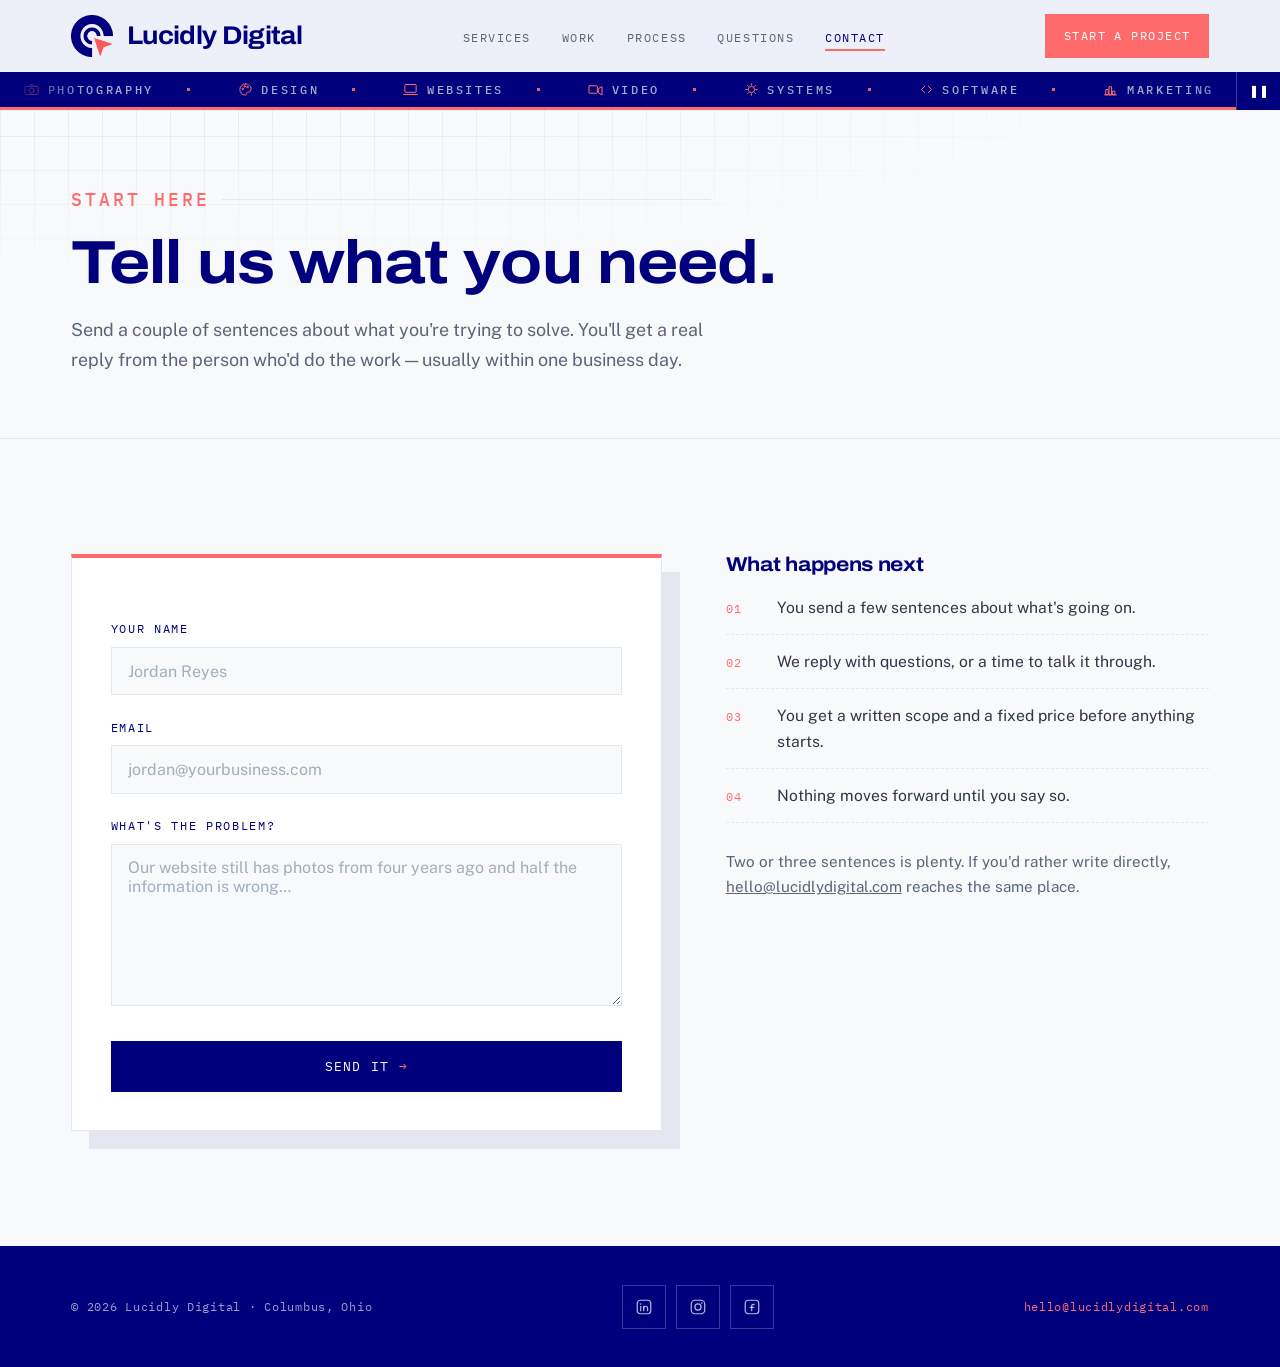
==== commit 91de8ac8: "Audit: readable text, heading order, pause control, tap targets No text under 12px, muted grey darke" ====
--- a/contact.html
+++ b/contact.html
@@ -53,10 +53,10 @@
                 <li><a href="process.html">Process</a></li>
                 <li><a href="faq.html">Questions</a></li>
                 <li><a href="contact.html" class="active">Contact</a></li>
-                <li class="mobile-cta"><a href="contact.html"><button type="button">Start a project</button></a></li>
+                <li class="mobile-cta"><a href="contact.html">Start a project</a></li>
             </ul>
 
-            <a href="contact.html"><button class="nav-cta" type="button">Start a project</button></a>
+            <a href="contact.html" class="nav-cta">Start a project</a>
         </div>
 
             <div class="ticker" aria-hidden="true">
@@ -95,11 +95,11 @@
                     <form id="contact-form" onsubmit="handleContactSubmit(event)">
                         <div class="field">
                             <label for="contact-name">Your name</label>
-                            <input type="text" id="contact-name" name="name" required placeholder="Jordan Reyes">
+                            <input type="text" id="contact-name" name="name" autocomplete="name" required placeholder="Jordan Reyes">
                         </div>
                         <div class="field">
                             <label for="contact-email">Email</label>
-                            <input type="email" id="contact-email" name="email" required placeholder="jordan@yourbusiness.com">
+                            <input type="email" id="contact-email" name="email" autocomplete="email" required placeholder="jordan@yourbusiness.com">
                         </div>
                         <div class="field">
                             <label for="contact-message">What's the problem?</label>
@@ -116,7 +116,7 @@
                 </div>
 
                 <aside class="contact-aside reveal">
-                    <h3>What happens next</h3>
+                    <h2>What happens next</h2>
                     <ol class="next-steps">
                         <li><span class="n">01</span><span>You send a few sentences about what's going on.</span></li>
                         <li><span class="n">02</span><span>We reply with questions, or a time to talk it through.</span></li>
--- a/styles.css
+++ b/styles.css
@@ -4,7 +4,7 @@
             --paper:    #F8F9FA;
             --mark:     #FF6B6B;
             --text:     #2D3748;
-            --muted:    #718096;
+            --muted:    #596579;   /* 5.6:1 on --paper; #718096 was 3.8:1 */
             --rule:     #E2E8F0;
             --card:     #FFFFFF;
 
@@ -52,7 +52,7 @@
 
         .eyebrow {
             font-family: var(--mono);
-            font-size: 0.7rem;
+            font-size: 0.75rem;
             font-weight: 500;
             letter-spacing: 0.16em;
             text-transform: uppercase;
@@ -94,7 +94,7 @@
         .band + .band { border-top: 1px solid var(--rule); }
 
         .band-head { max-width: 46rem; margin-bottom: clamp(2.5rem, 5vw, 4rem); }
-        .band-head h2 {
+        .band-head h1, .band-head h2 {
             font-size: clamp(2rem, 4.6vw, 3.25rem);
             margin-top: 1.1rem;
         }
@@ -169,7 +169,7 @@
         }
         .nav-links a {
             font-family: var(--mono);
-            font-size: 0.74rem;
+            font-size: 0.75rem;
             letter-spacing: 0.13em;
             text-transform: uppercase;
             color: var(--muted);
@@ -194,7 +194,7 @@
 
         .nav-cta {
             font-family: var(--mono);
-            font-size: 0.74rem;
+            font-size: 0.75rem;
             letter-spacing: 0.12em;
             text-transform: uppercase;
             background: var(--mark);
@@ -212,7 +212,7 @@
             border: 1px solid var(--ink-14);
             color: var(--ink);
             font-family: var(--mono);
-            font-size: 0.72rem;
+            font-size: 0.75rem;
             letter-spacing: 0.12em;
             text-transform: uppercase;
             padding: 0.6rem 0.85rem;
@@ -259,7 +259,7 @@
             gap: 0.55rem;
             padding-inline: 1.5rem;
             font-family: var(--mono);
-            font-size: 0.63rem;
+            font-size: 0.75rem;
             font-weight: 500;
             letter-spacing: 0.22em;
             text-transform: uppercase;
@@ -288,7 +288,7 @@
         @media (max-width: 600px) {
             .ticker { height: 32px; }
             .ticker::before, .ticker::after { width: 48px; }
-            .tick-item { font-size: 0.58rem; padding-inline: 1.1rem; }
+            .tick-item { font-size: 0.75rem; padding-inline: 1.1rem; }
             .tick-item::after { margin-left: 1.1rem; }
         }
 
@@ -430,7 +430,7 @@
             background: var(--paper);
             padding-inline: 0.6rem;
             font-family: var(--mono);
-            font-size: 0.62rem;
+            font-size: 0.75rem;
             letter-spacing: 0.2em;
             color: var(--muted);
         }
@@ -459,7 +459,7 @@
             gap: 1rem;
             padding: 0.85rem 0.3rem 0.15rem;
             font-family: var(--mono);
-            font-size: 0.64rem;
+            font-size: 0.75rem;
             letter-spacing: 0.16em;
             text-transform: uppercase;
             color: var(--muted);
@@ -501,12 +501,12 @@
         .cap:hover { background: #fff; }
         .cap-verb {
             font-family: var(--mono);
-            font-size: 0.68rem;
+            font-size: 0.75rem;
             letter-spacing: 0.2em;
             text-transform: uppercase;
             color: var(--mark);
         }
-        .cap h3 {
+        .cap h2, .cap h3 {
             font-size: 1.42rem;
             margin: 0.85rem 0 0.9rem;
         }
@@ -552,7 +552,7 @@
             gap: clamp(2rem, 5vw, 4.5rem);
             align-items: start;
         }
-        .support-lead h3 {
+        .support-lead h2, .support-lead h3 {
             font-size: clamp(1.6rem, 2.9vw, 2.15rem);
             margin-top: 1rem;
         }
@@ -593,9 +593,9 @@
         }
         .support-item:nth-child(odd) { border-right: 1px solid var(--rule); padding-right: 1.75rem; }
         .support-item:nth-child(even) { padding-left: 1.75rem; }
-        .support-item h4 {
-            font-family: var(--mono);
-            font-size: 0.68rem;
+        .support-item h3, .support-item h4 {
+            font-family: var(--mono);
+            font-size: 0.75rem;
             font-weight: 500;
             letter-spacing: 0.16em;
             text-transform: uppercase;
@@ -618,12 +618,12 @@
         .case:last-of-type { border-bottom: 1px solid var(--rule); }
         .case-meta .kind {
             font-family: var(--mono);
-            font-size: 0.68rem;
+            font-size: 0.75rem;
             letter-spacing: 0.18em;
             text-transform: uppercase;
             color: var(--mark);
         }
-        .case-meta h3 {
+        .case-meta h2, .case-meta h3 {
             font-size: 1.5rem;
             margin-top: 0.7rem;
         }
@@ -637,7 +637,7 @@
         .case-line { display: grid; grid-template-columns: 7.5rem 1fr; gap: 1.4rem; align-items: start; }
         .case-line dt {
             font-family: var(--mono);
-            font-size: 0.68rem;
+            font-size: 0.75rem;
             letter-spacing: 0.14em;
             text-transform: uppercase;
             color: var(--muted);
@@ -670,8 +670,8 @@
             margin-top: clamp(3rem, 6vw, 4.5rem);
             margin-bottom: 1.5rem;
         }
-        .gallery-head h3 { font-size: 1.3rem; }
-        .gallery-head span { font-family: var(--mono); font-size: 0.74rem; color: var(--muted); letter-spacing: 0.1em; }
+        .gallery-head h2, .gallery-head h3 { font-size: 1.3rem; }
+        .gallery-head span { font-family: var(--mono); font-size: 0.75rem; color: var(--muted); letter-spacing: 0.1em; }
 
         .gallery {
             display: grid;
@@ -708,7 +708,7 @@
             inset: auto 0 0 0;
             padding: 0.7rem;
             font-family: var(--mono);
-            font-size: 0.66rem;
+            font-size: 0.75rem;
             letter-spacing: 0.14em;
             color: #fff;
             opacity: 0;
@@ -723,7 +723,7 @@
 
         /* ---------- process ---------- */
         .process { background: var(--ink); color: #fff; }
-        .process .band-head h2 { color: #fff; }
+        .process .band-head h1, .process .band-head h2 { color: #fff; }
         .process .band-head p { color: rgba(255,255,255,0.72); }
         .process .eyebrow::after, .process .eyebrow::before { background: rgba(255,255,255,0.22); }
 
@@ -740,11 +740,11 @@
         }
         .step .num {
             font-family: var(--mono);
-            font-size: 0.72rem;
+            font-size: 0.75rem;
             letter-spacing: 0.2em;
             color: var(--mark);
         }
-        .step h3 {
+        .step h2, .step h3 {
             color: #fff;
             font-size: 1.22rem;
             margin: 1.1rem 0 0.75rem;
@@ -883,7 +883,7 @@
         .next-steps li:first-child { padding-top: 0; }
         .next-steps .n {
             font-family: var(--mono);
-            font-size: 0.72rem;
+            font-size: 0.75rem;
             letter-spacing: 0.12em;
             color: var(--mark);
         }
@@ -1009,7 +1009,7 @@
         .field label {
             display: block;
             font-family: var(--mono);
-            font-size: 0.7rem;
+            font-size: 0.75rem;
             letter-spacing: 0.14em;
             text-transform: uppercase;
             color: var(--ink);
@@ -1206,7 +1206,7 @@
         }
         .pager .lbl {
             font-family: var(--mono);
-            font-size: 0.68rem;
+            font-size: 0.75rem;
             letter-spacing: 0.18em;
             text-transform: uppercase;
             color: var(--mark);
@@ -1239,10 +1239,10 @@
             transition: background 0.25s ease, transform 0.25s ease;
         }
         .teaser:hover { transform: translateY(-3px); }
-        .teaser .cap-verb { font-family: var(--mono); font-size: 0.68rem; letter-spacing: 0.2em; text-transform: uppercase; color: var(--mark); }
+        .teaser .cap-verb { font-family: var(--mono); font-size: 0.75rem; letter-spacing: 0.2em; text-transform: uppercase; color: var(--mark); }
         .teaser h3 { font-size: 1.3rem; margin: 0.8rem 0 0.7rem; }
         .teaser p { color: var(--muted); font-size: 0.95rem; flex: 1; }
-        .teaser .go { margin-top: 1.3rem; font-family: var(--mono); font-size: 0.72rem; letter-spacing: 0.12em; text-transform: uppercase; color: var(--ink); }
+        .teaser .go { margin-top: 1.3rem; font-family: var(--mono); font-size: 0.75rem; letter-spacing: 0.12em; text-transform: uppercase; color: var(--ink); }
         .teaser:hover .go { color: var(--mark); }
 
 
@@ -1281,7 +1281,7 @@
             border-bottom: 1px dashed var(--rule); padding-bottom: 0.55rem;
         }
         .contact-aside .row span:last-child { color: var(--ink); text-align: right; }
-        .contact-aside h3 { font-size: 1.25rem; margin-bottom: 1.2rem; }
+        .contact-aside h2, .contact-aside h3 { font-size: 1.25rem; margin-bottom: 1.2rem; }
         .contact-aside .note { margin-top: 1.6rem; color: var(--muted); font-size: 0.95rem; }
 
         @media (max-width: 1024px) {
@@ -1293,3 +1293,65 @@
            (.band-head p / .page-head p / .support-lead > p otherwise win on specificity) */
         p.eyebrow { color: var(--mark); margin-top: 0; }
         .process p.eyebrow { color: var(--mark); }
+
+/* ---------- accessibility fixes (audit 2026-10) ----------
+   Kept together so the look above stays readable. */
+
+/* Tap targets: 44px. */
+.nav-burger { min-height: 44px; min-width: 44px; }
+/* Desktop only: under 861px the nav's own rule hides it. */
+@media (min-width: 861px) { .nav-cta { display: inline-flex; align-items: center; min-height: 44px; text-decoration: none; } }
+.brand { min-height: 44px; }
+.socials a { width: 44px; height: 44px; }
+.nav-links .mobile-cta a {
+    display: block;
+    width: 100%;
+    background: var(--mark);
+    color: #fff;
+    border: 0;
+    padding: 1rem;
+    text-align: center;
+    text-decoration: none;
+    font-family: var(--mono);
+    font-size: 0.8rem;
+    letter-spacing: 0.12em;
+    text-transform: uppercase;
+}
+
+/* thank-you's card heading was an h3 at the browser's h3 size. */
+.contact-card h2 { font-size: 1.17em; }
+
+/* The closed mobile menu is only slid off-screen; hide it from Tab and
+   screen readers too, after the slide finishes. */
+@media (max-width: 860px) {
+    .nav-links { visibility: hidden; transition: transform 0.35s cubic-bezier(0.2, 0.8, 0.3, 1), visibility 0s linear 0.35s; }
+    .nav-links.open { visibility: visible; transition-delay: 0s; }
+}
+
+/* Ticker pause (WCAG 2.2.2: anything moving for over 5 seconds needs one). */
+.ticker-pause {
+    position: absolute;
+    right: 0;
+    bottom: 0;
+    height: 38px;            /* the ticker's own height; it sits on the ticker's right end */
+    z-index: 3;
+    width: 44px;
+    display: grid;
+    place-items: center;
+    background: var(--ink);
+    color: #fff;
+    border: 0;
+    border-left: 1px solid rgba(255,255,255,0.22);
+    font-size: 0.75rem;
+    cursor: pointer;
+}
+.ticker-pause:hover { background: #000063; }
+@media (max-width: 600px) { .ticker-pause { height: 32px; } }
+.ticker.is-paused .ticker-track { animation-play-state: paused; }
+@media (prefers-reduced-motion: reduce) {
+    .ticker-track { animation: none !important; }
+    .ticker-pause { display: none; }
+}
+
+/* iOS ignores overflow:hidden on body; the lightbox pins it instead. */
+body.is-locked { position: fixed; left: 0; right: 0; overflow: hidden; }
